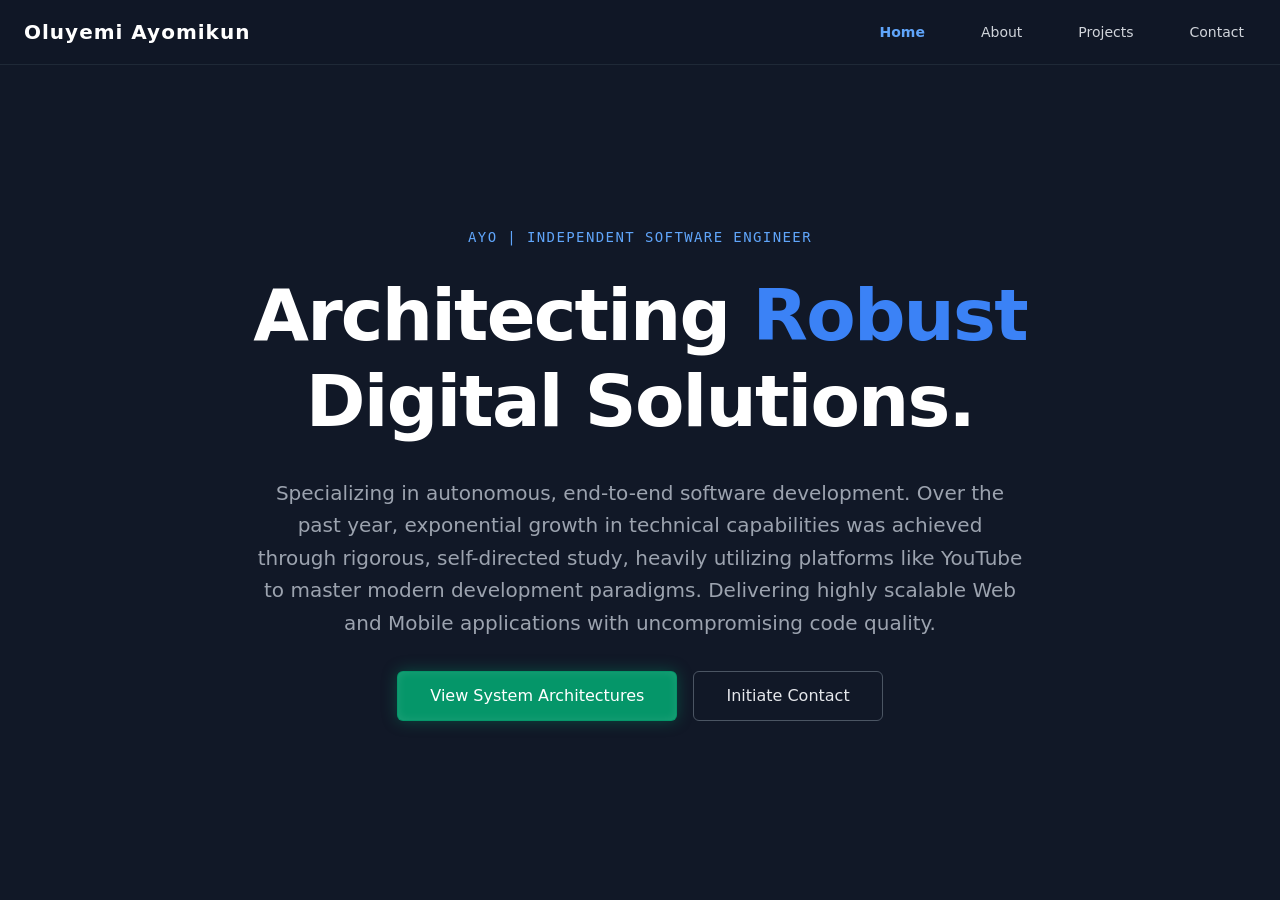
==== index.html @ 78a3adb5 "Initial portfolio deployment" ====
<!DOCTYPE html>
<html lang="en">
<head>
    <meta charset="UTF-8">
    <meta name="viewport" content="width=device-width, initial-scale=1.0">
    <title>Oluyemi Ayomikun - Software Engineer</title>
    <link rel="stylesheet" href="styles.css">
</head>
<body>

    <nav class="navbar">
        <div class="nav-container">
            <div class="nav-brand">Oluyemi Ayomikun</div>
            
            <div class="nav-links">
                <a href="index.html" class="nav-link active">Home</a>
                <a href="about.html" class="nav-link">About</a>
                <a href="projects.html" class="nav-link">Projects</a>
                <a href="contact.html" class="nav-link">Contact</a>
            </div>
            
            <button type="button" id="mobile-menu-btn" class="mobile-toggle">
                <svg fill="none" viewBox="0 0 24 24" stroke="currentColor">
                    <path stroke-linecap="round" stroke-linejoin="round" stroke-width="2" d="M4 6h16M4 12h16M4 18h16"/>
                </svg>
            </button>
        </div>
        
        <div class="mobile-menu" id="mobile-menu">
            <a href="index.html" class="mobile-link active">Home</a>
            <a href="about.html" class="mobile-link">About</a>
            <a href="projects.html" class="mobile-link">Projects</a>
            <a href="contact.html" class="mobile-link">Contact</a>
        </div>
    </nav>

    <main class="hero-section">
        <div class="hero-content reveal-on-scroll">
            <p class="hero-tagline">Ayo | Independent Software Engineer</p>
            
            <h1 class="hero-title">
                Architecting <span class="text-highlight">Robust</span> Digital Solutions.
            </h1>
            
            <p class="hero-description">
                Specializing in autonomous, end-to-end software development. Over the past year, exponential growth in technical capabilities was achieved through rigorous, self-directed study, heavily utilizing platforms like YouTube to master modern development paradigms. Delivering highly scalable Web and Mobile applications with uncompromising code quality.
            </p>
            
            <div class="button-group">
                <a href="projects.html" class="btn btn-primary">View System Architectures</a>
                <a href="contact.html" class="btn btn-secondary">Initiate Contact</a>
            </div>
        </div>
    </main>

    <script>
        document.addEventListener('DOMContentLoaded', () => {
            const btn = document.getElementById('mobile-menu-btn');
            const menu = document.getElementById('mobile-menu');
            
            btn.addEventListener('click', () => {
                menu.classList.toggle('is-open');
            });
        });

        const observer = new IntersectionObserver((entries) => {
            entries.forEach((entry) => {
                if (entry.isIntersecting) {
                    entry.target.classList.add('is-visible');
                }
            });
        }, { threshold: 0.1 }); 

        document.querySelectorAll('.reveal-on-scroll').forEach((element) => {
            observer.observe(element);
        });
    </script>
</body>
</html>
---- styles.css ----
/* =========================================
   1. CSS Variables & Base Reset
   ========================================= */
:root {
    /* Color Palette */
    --bg-dark: #111827;      
    --bg-darker: #1f2937;    
    --text-main: #f3f4f6;    
    --text-muted: #9ca3af;   
    --text-dim: #d1d5db;     
    --accent-blue: #60a5fa;  
    --accent-blue-strong: #3b82f6; 
    
    /* Typography */
    --font-sans: system-ui, -apple-system, BlinkMacSystemFont, "Segoe UI", Roboto, sans-serif;
    --font-mono: ui-monospace, SFMono-Regular, Menlo, Monaco, Consolas, monospace;
}

/* Base Reset */
* {
    margin: 0;
    padding: 0;
    box-sizing: border-box;
}

html {
    scroll-behavior: smooth; 
}

body {
    background-color: var(--bg-dark);
    color: var(--text-main);
    font-family: var(--font-sans);
    -webkit-font-smoothing: antialiased;
    line-height: 1.5;
}

::selection {
    background-color: var(--accent-blue-strong);
    color: #ffffff;
}

/* =========================================
   2. Global Navigation Architecture
   ========================================= */
.navbar {
    position: fixed; 
    top: 0;
    width: 100%;
    z-index: 50;
    background-color: rgba(17, 24, 39, 0.9);
    backdrop-filter: blur(4px); 
    border-bottom: 1px solid var(--bg-darker);
}

.nav-container {
    max-width: 80rem; /* Fixed the typo here */
    margin: 0 auto;
    padding: 0 1rem;
    display: flex; 
    align-items: center;
    justify-content: space-between;
    height: 4rem;
}

.nav-brand {
    font-weight: bold;
    font-size: 1.25rem;
    letter-spacing: 0.05em;
    color: #ffffff;
}

.nav-links {
    display: none; 
}

.nav-link {
    text-decoration: none;
    color: var(--text-dim);
    padding: 0.5rem 0.75rem;
    border-radius: 0.375rem;
    font-size: 0.875rem;
    transition: color 0.2s ease;
}

.nav-link:hover {
    color: #ffffff;
}

.nav-link.active {
    color: var(--accent-blue);
    font-weight: 600;
}

.mobile-toggle {
    background: none;
    border: none;
    color: var(--text-muted);
    cursor: pointer;
    padding: 0.5rem;
    display: flex;
}

.mobile-toggle svg {
    width: 1.5rem;
    height: 1.5rem;
}

.mobile-menu {
    display: none; 
    background-color: var(--bg-darker);
    padding: 0.5rem;
}

.mobile-menu.is-open {
    display: block; 
}

.mobile-link {
    display: block;
    text-decoration: none;
    color: var(--text-dim);
    padding: 0.5rem 0.75rem;
    border-radius: 0.375rem;
    margin-bottom: 0.25rem;
}

.mobile-link.active {
    color: var(--accent-blue);
    font-weight: 500;
}

@media (min-width: 768px) {
    .nav-container { padding: 0 1.5rem; }
    .mobile-toggle { display: none; } 
    .nav-links {
        display: flex; 
        gap: 2rem;
    }
}

/* =========================================
   3. Index / Home Page Styling
   ========================================= */
.hero-section {
    min-height: 100vh;
    display: flex;
    align-items: center;
    justify-content: center;
    padding: 4rem 1rem 1rem 1rem;
    text-align: center;
}

.hero-content {
    max-width: 56rem;
    width: 100%;
}

.hero-tagline {
    color: var(--accent-blue);
    font-family: var(--font-mono);
    text-transform: uppercase;
    letter-spacing: 0.1em;
    font-size: 0.875rem;
    margin-bottom: 1.5rem;
}

.hero-title {
    font-size: 2.25rem;
    font-weight: 800;
    line-height: 1.2;
    color: #ffffff;
    margin-bottom: 2rem;
    letter-spacing: -0.025em;
}

.text-highlight {
    color: var(--accent-blue-strong);
}

.hero-description {
    font-size: 1.125rem;
    color: var(--text-muted);
    max-width: 48rem;
    margin: 0 auto 2rem auto;
    line-height: 1.625;
}

.button-group {
    display: flex;
    flex-direction: column;
    gap: 1rem;
    justify-content: center;
    margin-top: 1rem;
}

@media (min-width: 640px) {
    .hero-title { font-size: 3rem; }
    .hero-description { font-size: 1.25rem; }
    .button-group { flex-direction: row; }
}

@media (min-width: 1024px) {
    .hero-title { font-size: 4.5rem; }
}

/* Enhanced Button Styling with Neon Glow */
.btn {
    display: inline-flex;
    align-items: center;
    justify-content: center;
    padding: 0.75rem 2rem;
    border-radius: 0.375rem;
    font-weight: 500;
    text-decoration: none;
    transition: all 0.3s ease;
    cursor: pointer;
}

.btn-primary {
    background-color: #059669; /* Vibrant emerald green */
    color: #ffffff;
    border: 1px solid transparent;
    box-shadow: 0 0 15px rgba(5, 150, 105, 0.4), inset 0 0 10px rgba(255, 255, 255, 0.1);
}

.btn-primary:hover {
    background-color: #047857;
    transform: translateY(-2px); /* Slight lift */
    box-shadow: 0 0 25px rgba(5, 150, 105, 0.6), inset 0 0 10px rgba(255, 255, 255, 0.2);
}

.btn-secondary {
    background-color: transparent;
    color: #e5e7eb;
    border: 1px solid #4b5563;
}

.btn-secondary:hover {
    background-color: var(--bg-darker);
}

/* =========================================
   4. About Page Styling
   ========================================= */
.page-container {
    max-width: 56rem;
    margin: 0 auto;
    padding: 8rem 1rem 4rem 1rem;
}

.section-title {
    font-size: 1.875rem;
    font-weight: bold;
    color: #ffffff;
    border-bottom: 1px solid var(--bg-darker);
    padding-bottom: 1rem;
    margin-bottom: 3rem;
}

.content-stack {
    display: flex;
    flex-direction: column;
    gap: 2rem;
}

.info-card {
    background-color: rgba(31, 41, 55, 0.3);
    padding: 2rem;
    border-radius: 0.75rem;
    border: 1px solid rgba(55, 65, 81, 0.5);
    color: var(--text-dim);
    font-size: 1.125rem;
    line-height: 1.625;
}

.card-title {
    font-size: 1.25rem;
    font-weight: 600;
    color: var(--accent-blue);
    margin-bottom: 1rem;
}

@media (min-width: 640px) {
    .section-title { font-size: 2.25rem; }
    .page-container { padding: 8rem 1.5rem 4rem 1.5rem; }
}

/* =========================================
   5. Utility Classes & Animation States
   ========================================= */
.hidden {
    display: none !important;
}

.reveal-on-scroll {
    opacity: 0;
    transform: translateY(3rem); 
    transition: all 0.8s cubic-bezier(0.5, 0, 0, 1); 
}

.reveal-on-scroll.is-visible {
    opacity: 1;
    transform: translateY(0);
}

/* =========================================
   6. Projects Page Styling
   ========================================= */
.page-container-wide {
    max-width: 80rem; 
    margin: 0 auto;
    padding: 8rem 1rem 4rem 1rem;
}

.projects-grid {
    display: grid;
    grid-template-columns: 1fr;
    gap: 2.5rem; 
}

@media (min-width: 1024px) {
    .projects-grid { 
        grid-template-columns: repeat(2, 1fr); 
    }
    .page-container-wide { 
        padding-left: 2rem; 
        padding-right: 2rem; 
    }
}

.project-card {
    background-color: rgba(31, 41, 55, 0.4);
    border-radius: 0.75rem;
    border: 1px solid rgba(55, 65, 81, 1);
    padding: 2rem;
    /* Added physics transitions */
    transition: transform 0.4s ease, box-shadow 0.4s ease, border-color 0.4s ease;
}

.project-card:hover {
    /* Upgraded lift and shadow effects */
    transform: translateY(-10px) scale(1.01);
    box-shadow: 0 20px 40px -10px rgba(0, 0, 0, 0.5);
    border-color: #059669; /* Emerald green accent */
}

@media (min-width: 1024px) {
    .project-card.wide { 
        grid-column: span 2 / span 2; 
    }
}

.project-header {
    display: flex;
    flex-direction: column;
    justify-content: space-between;
    align-items: flex-start;
    margin-bottom: 1rem;
    gap: 1rem;
}

@media (min-width: 640px) {
    .project-header { 
        flex-direction: row; 
    }
}

.project-title {
    font-size: 1.875rem;
    font-weight: bold;
    color: #ffffff;
}

.project-links {
    display: flex;
    gap: 1rem;
}

.project-link {
    display: flex;
    align-items: center;
    font-size: 0.875rem;
    font-weight: 600;
    text-decoration: none;
    transition: color 0.2s ease;
}

.project-link.primary { color: var(--accent-blue); }
.project-link.primary:hover { color: #93c5fd; }
.project-link.secondary { color: var(--text-muted); }
.project-link.secondary:hover { color: #ffffff; }
.project-link svg { width: 1rem; height: 1rem; margin-left: 0.25rem; }

.project-tags {
    color: var(--text-muted);
    font-family: var(--font-mono);
    font-size: 0.875rem;
    border-left: 2px solid var(--accent-blue-strong);
    padding-left: 0.75rem;
    margin-bottom: 1.5rem;
}

.project-description {
    font-size: 0.875rem;
    color: var(--text-dim);
    line-height: 1.625;
}

.project-description p {
    margin-bottom: 0.75rem;
}

.project-description-grid {
    display: grid;
    gap: 1.5rem;
}

@media (min-width: 768px) {
    .project-description-grid { 
        grid-template-columns: repeat(2, 1fr); 
    }
}

/* =========================================
   7. Contact Page Styling
   ========================================= */
.contact-wrapper {
    display: flex;
    justify-content: center;
    padding: 8rem 1rem 4rem 1rem;
    max-width: 80rem;
    margin: 0 auto;
}

.contact-card {
    width: 100%;
    max-width: 42rem;
    background-color: rgba(31, 41, 55, 0.5);
    padding: 2rem;
    border-radius: 0.75rem;
    border: 1px solid rgba(55, 65, 81, 1);
    box-shadow: 0 25px 50px -12px rgba(0, 0, 0, 0.25);
}

@media (min-width: 640px) {
    .contact-card { padding: 2.5rem; }
}

.contact-title {
    font-size: 1.875rem;
    font-weight: bold;
    color: #ffffff;
    margin-bottom: 0.5rem;
}

.contact-subtitle {
    color: var(--text-muted);
    margin-bottom: 2rem;
    line-height: 1.625;
}

.contact-info-box {
    background-color: rgba(17, 24, 39, 0.5);
    padding: 1rem;
    border-radius: 0.5rem;
    border: 1px solid rgba(31, 41, 55, 1);
    margin-bottom: 2rem;
    display: flex;
    flex-direction: column;
    gap: 0.75rem;
}

.contact-info-item {
    display: flex;
    align-items: center;
    color: var(--text-dim);
    font-family: var(--font-mono);
    font-size: 0.875rem;
}

.contact-info-item svg {
    width: 1.25rem;
    height: 1.25rem;
    margin-right: 0.75rem;
    color: var(--accent-blue-strong);
}

.contact-form {
    display: flex;
    flex-direction: column;
    gap: 1.5rem;
}

.form-group {
    display: flex;
    flex-direction: column;
}

.form-label {
    font-size: 0.875rem;
    font-weight: 500;
    color: var(--text-dim);
    margin-bottom: 0.5rem;
}

.form-input {
    width: 100%;
    background-color: var(--bg-dark);
    border: 1px solid #4b5563;
    border-radius: 0.375rem;
    padding: 0.75rem 1rem;
    color: #ffffff;
    font-family: inherit;
    font-size: 1rem;
    transition: border-color 0.2s, box-shadow 0.2s;
    resize: none;
}

.form-input:focus {
    outline: none;
    border-color: var(--accent-blue-strong);
    box-shadow: 0 0 0 2px rgba(59, 130, 246, 0.5);
}

.form-error {
    color: #ef4444; 
    font-size: 0.875rem;
    margin-top: 0.25rem;
}

.btn-submit {
    width: 100%;
    background-color: #059669; /* Matches neon green */
    color: #ffffff;
    font-weight: bold;
    padding: 0.75rem 1rem;
    border-radius: 0.375rem;
    border: none;
    cursor: pointer;
    transition: background-color 0.3s ease, box-shadow 0.3s ease;
    box-shadow: 0 0 15px rgba(5, 150, 105, 0.4), inset 0 0 10px rgba(255, 255, 255, 0.1);
    font-size: 1rem;
}

.btn-submit:hover {
    background-color: #047857;
    box-shadow: 0 0 25px rgba(5, 150, 105, 0.6), inset 0 0 10px rgba(255, 255, 255, 0.2);
}

.contact-footer {
    margin-top: 2.5rem;
    padding-top: 2rem;
    border-top: 1px solid rgba(55, 65, 81, 1);
    display: flex;
    justify-content: center;
}

.footer-link {
    display: flex;
    align-items: center;
    color: var(--text-muted);
    text-decoration: none;
    font-family: var(--font-mono);
    transition: color 0.2s ease;
}

.footer-link svg {
    width: 1.5rem;
    height: 1.5rem;
    margin-right: 0.5rem;
    transition: color 0.2s ease;
}

.footer-link:hover, .footer-link:hover svg {
    color: var(--accent-blue-strong);
}
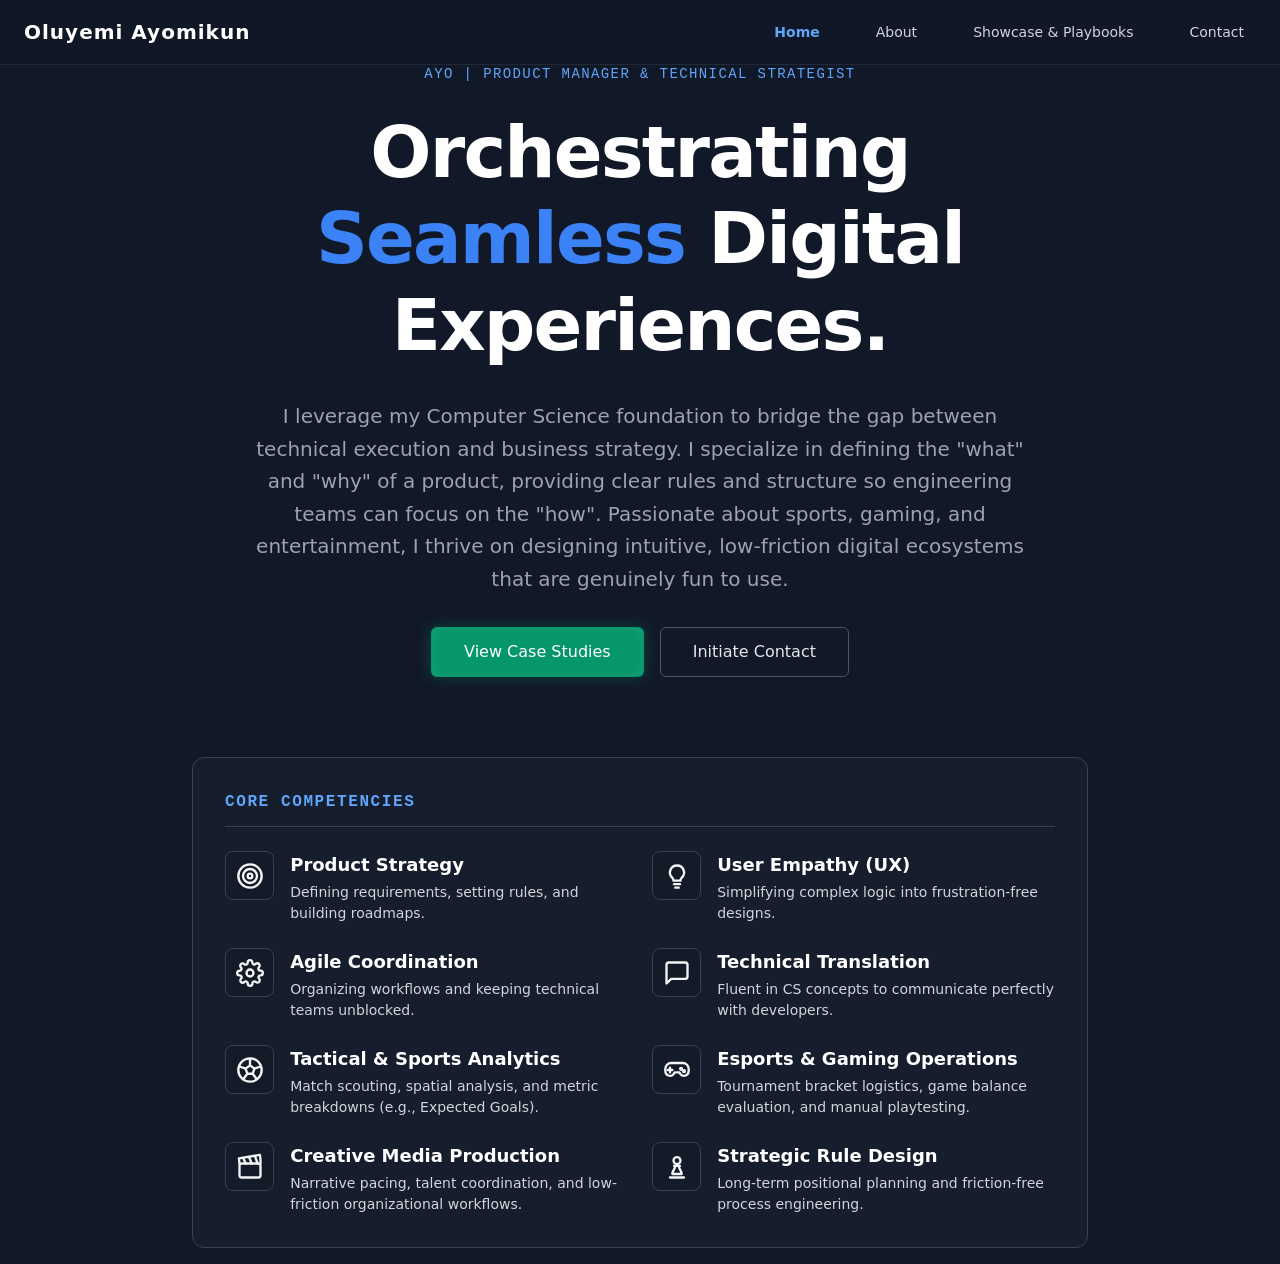
==== commit b7fddfab: "Deployed authentic manifesto" ====
--- a/index.html
+++ b/index.html
@@ -15,7 +15,8 @@
             <div class="nav-links">
                 <a href="index.html" class="nav-link active">Home</a>
                 <a href="about.html" class="nav-link">About</a>
-                <a href="projects.html" class="nav-link">Projects</a>
+                <!-- THE FIX: Broadened the tab name to encompass sports, media, and tech deliverables -->
+                <a href="projects.html" class="nav-link">Showcase & Playbooks</a>
                 <a href="contact.html" class="nav-link">Contact</a>
             </div>
             
@@ -27,28 +28,110 @@
         </div>
         
         <div class="mobile-menu" id="mobile-menu">
-            <a href="index.html" class="mobile-link active">Home</a>
-            <a href="about.html" class="mobile-link">About</a>
-            <a href="projects.html" class="mobile-link">Projects</a>
-            <a href="contact.html" class="mobile-link">Contact</a>
+            <!-- THE FIX: Added an inner wrapper to perfectly center and animate the massive text links -->
+            <div class="overlay-content">
+                <a href="index.html" class="mobile-link active">Home</a>
+                <a href="about.html" class="mobile-link">About</a>
+                <a href="projects.html" class="mobile-link">Showcase & Playbooks</a>
+                <a href="contact.html" class="mobile-link">Contact</a>
+            </div>
         </div>
     </nav>
 
+    <!-- THE FIX: Modified the <main> block to reflect the new Product Management narrative and appended the Core Competencies grid -->
     <main class="hero-section">
         <div class="hero-content reveal-on-scroll">
-            <p class="hero-tagline">Ayo | Independent Software Engineer</p>
+            <!-- THE FIX: Updated tagline to position you as a strategist rather than a coder -->
+            <p class="hero-tagline">Ayo | Product Manager & Technical Strategist</p>
             
+            <!-- THE FIX: Shifted the headline from "Architecting" code to "Orchestrating" user experiences -->
             <h1 class="hero-title">
-                Architecting <span class="text-highlight">Robust</span> Digital Solutions.
+                Orchestrating <span class="text-highlight">Seamless</span> Digital Experiences.
             </h1>
             
+            <!-- THE FIX: Rewrote description to highlight your CS background as a translation tool, focusing on your passions for sports, entertainment, and intuitive rules -->
             <p class="hero-description">
-                Specializing in autonomous, end-to-end software development. Over the past year, exponential growth in technical capabilities was achieved through rigorous, self-directed study, heavily utilizing platforms like YouTube to master modern development paradigms. Delivering highly scalable Web and Mobile applications with uncompromising code quality.
+                I leverage my Computer Science foundation to bridge the gap between technical execution and business strategy. I specialize in defining the "what" and "why" of a product, providing clear rules and structure so engineering teams can focus on the "how". Passionate about sports, gaming, and entertainment, I thrive on designing intuitive, low-friction digital ecosystems that are genuinely fun to use.
             </p>
             
             <div class="button-group">
-                <a href="projects.html" class="btn btn-primary">View System Architectures</a>
+                <!-- THE FIX: Changed button text to "View Case Studies" to match standard PM portfolios -->
+                <a href="projects.html" class="btn btn-primary">View Case Studies</a>
                 <a href="contact.html" class="btn btn-secondary">Initiate Contact</a>
+            </div>
+
+            <!-- THE FIX: Expanded the competencies grid to 8 items, demonstrating a highly sought-after T-Shaped Skillset spanning Tech, Sports, and Entertainment -->
+            <div class="competencies-block reveal-on-scroll">
+                <h3 class="competencies-title">Core Competencies</h3>
+                <div class="competencies-grid">
+                    <!-- Tech & Product PM Track -->
+                    <div class="competency-item">
+                        <!-- THE FIX: Replaced the 🎯 emoji with an SVG target (three concentric circles = bullseye) -->
+                        <span class="competency-icon"><svg width="28" height="28" viewBox="0 0 24 24" fill="none" stroke="currentColor" stroke-width="2" stroke-linecap="round" stroke-linejoin="round" aria-hidden="true"><circle cx="12" cy="12" r="10"/><circle cx="12" cy="12" r="6"/><circle cx="12" cy="12" r="2"/></svg></span>
+                        <div>
+                            <strong>Product Strategy</strong>
+                            <p>Defining requirements, setting rules, and building roadmaps.</p>
+                        </div>
+                    </div>
+                    <div class="competency-item">
+                        <!-- THE FIX: Replaced the 💡 emoji with an SVG light bulb (glass bulb + screw base) -->
+                        <span class="competency-icon"><svg width="28" height="28" viewBox="0 0 24 24" fill="none" stroke="currentColor" stroke-width="2" stroke-linecap="round" stroke-linejoin="round" aria-hidden="true"><path d="M12 3a6 6 0 0 0-4 10.5c.8.8 1 1.5 1 2.5h6c0-1 .2-1.7 1-2.5A6 6 0 0 0 12 3z"/><path d="M9.5 19h5"/><path d="M10.5 22h3"/></svg></span>
+                        <div>
+                            <strong>User Empathy (UX)</strong>
+                            <p>Simplifying complex logic into frustration-free designs.</p>
+                        </div>
+                    </div>
+                    <div class="competency-item">
+                        <!-- THE FIX: Replaced the ⚙️ emoji with an SVG gear (toothed outline + center hole) -->
+                        <span class="competency-icon"><svg width="28" height="28" viewBox="0 0 24 24" fill="none" stroke="currentColor" stroke-width="2" stroke-linecap="round" stroke-linejoin="round" aria-hidden="true"><circle cx="12" cy="12" r="3"/><path d="M19.4 15a1.65 1.65 0 0 0 .33 1.82l.06.06a2 2 0 0 1 0 2.83 2 2 0 0 1-2.83 0l-.06-.06a1.65 1.65 0 0 0-1.82-.33 1.65 1.65 0 0 0-1 1.51V21a2 2 0 0 1-2 2 2 2 0 0 1-2-2v-.09A1.65 1.65 0 0 0 9 19.4a1.65 1.65 0 0 0-1.82.33l-.06.06a2 2 0 0 1-2.83 0 2 2 0 0 1 0-2.83l.06-.06a1.65 1.65 0 0 0 .33-1.82 1.65 1.65 0 0 0-1.51-1H3a2 2 0 0 1-2-2 2 2 0 0 1 2-2h.09A1.65 1.65 0 0 0 4.6 9a1.65 1.65 0 0 0-.33-1.82l-.06-.06a2 2 0 0 1 0-2.83 2 2 0 0 1 2.83 0l.06.06a1.65 1.65 0 0 0 1.82.33H9a1.65 1.65 0 0 0 1-1.51V3a2 2 0 0 1 2-2 2 2 0 0 1 2 2v.09a1.65 1.65 0 0 0 1 1.51 1.65 1.65 0 0 0 1.82-.33l.06-.06a2 2 0 0 1 2.83 0 2 2 0 0 1 0 2.83l-.06.06a1.65 1.65 0 0 0-.33 1.82V9a1.65 1.65 0 0 0 1.51 1H21a2 2 0 0 1 2 2 2 2 0 0 1-2 2h-.09a1.65 1.65 0 0 0-1.51 1z"/></svg></span>
+                        <div>
+                            <strong>Agile Coordination</strong>
+                            <p>Organizing workflows and keeping technical teams unblocked.</p>
+                        </div>
+                    </div>
+                    <div class="competency-item">
+                        <!-- THE FIX: Replaced the 💬 emoji with an SVG speech bubble (rounded box with a tail at the bottom-left) -->
+                        <span class="competency-icon"><svg width="28" height="28" viewBox="0 0 24 24" fill="none" stroke="currentColor" stroke-width="2" stroke-linecap="round" stroke-linejoin="round" aria-hidden="true"><path d="M21 15a2 2 0 0 1-2 2H7l-4 4V5a2 2 0 0 1 2-2h14a2 2 0 0 1 2 2z"/></svg></span>
+                        <div>
+                            <strong>Technical Translation</strong>
+                            <p>Fluent in CS concepts to communicate perfectly with developers.</p>
+                        </div>
+                    </div>
+                    
+                    <!-- Sports, Media & Strategy Track -->
+                    <div class="competency-item">
+                        <!-- THE FIX: Replaced the ⚽ emoji with an SVG football (circle + center pentagon + five seam lines) -->
+                        <span class="competency-icon"><svg width="28" height="28" viewBox="0 0 24 24" fill="none" stroke="currentColor" stroke-width="2" stroke-linecap="round" stroke-linejoin="round" aria-hidden="true"><circle cx="12" cy="12" r="10"/><polygon points="12,8 15.8,10.8 14.3,15.2 9.7,15.2 8.2,10.8"/><path d="M12 8V2.5M15.8 10.8L21 9M14.3 15.2l3.2 4.3M9.7 15.2l-3.2 4.3M8.2 10.8L3 9"/></svg></span>
+                        <div>
+                            <strong>Tactical & Sports Analytics</strong>
+                            <p>Match scouting, spatial analysis, and metric breakdowns (e.g., Expected Goals).</p>
+                        </div>
+                    </div>
+                    <div class="competency-item">
+                        <!-- THE FIX: Replaced the 🎮 emoji with an SVG game controller (body + d-pad + two buttons) -->
+                        <span class="competency-icon"><svg width="28" height="28" viewBox="0 0 24 24" fill="none" stroke="currentColor" stroke-width="2" stroke-linecap="round" stroke-linejoin="round" aria-hidden="true"><path d="M7 6h10a5 5 0 0 1 5 5v2a4 4 0 0 1-7 2.6L14 14H10l-1 1.6A4 4 0 0 1 2 13v-2a5 5 0 0 1 5-5z"/><path d="M6 10v4M4 12h4"/><circle cx="15.5" cy="11" r="0.8"/><circle cx="18" cy="13" r="0.8"/></svg></span>
+                        <div>
+                            <strong>Esports & Gaming Operations</strong>
+                            <p>Tournament bracket logistics, game balance evaluation, and manual playtesting.</p>
+                        </div>
+                    </div>
+                    <div class="competency-item">
+                        <!-- THE FIX: Replaced the 🎬 emoji with an SVG clapperboard (slate body + hinged striped clapper) -->
+                        <span class="competency-icon"><svg width="28" height="28" viewBox="0 0 24 24" fill="none" stroke="currentColor" stroke-width="2" stroke-linecap="round" stroke-linejoin="round" aria-hidden="true"><rect x="3" y="9" width="18" height="12" rx="2"/><path d="M3 9L2.5 4.6 20.5 1.6 21 5.4V9"/><path d="M6.5 5.2L8.5 9M11.5 4.3L13.5 9M16.5 3.4L18.5 9"/></svg></span>
+                        <div>
+                            <strong>Creative Media Production</strong>
+                            <p>Narrative pacing, talent coordination, and low-friction organizational workflows.</p>
+                        </div>
+                    </div>
+                    <div class="competency-item">
+                        <!-- THE FIX: Replaced the ♟️ emoji with an SVG chess pawn (round head, neck collar, tapered body, flat base) -->
+                        <span class="competency-icon"><svg width="28" height="28" viewBox="0 0 24 24" fill="none" stroke="currentColor" stroke-width="2" stroke-linecap="round" stroke-linejoin="round" aria-hidden="true"><circle cx="12" cy="6.5" r="3"/><path d="M9.5 11h5"/><path d="M10.5 11c0 3-2.5 4-2.5 7h8c0-3-2.5-4-2.5-7"/><path d="M6 21h12"/></svg></span>
+                        <div>
+                            <strong>Strategic Rule Design</strong>
+                            <p>Long-term positional planning and friction-free process engineering.</p>
+                        </div>
+                    </div>
+                </div>
             </div>
         </div>
     </main>
--- a/styles.css
+++ b/styles.css
@@ -106,28 +106,63 @@
     height: 1.5rem;
 }
 
+/* THE FIX: Converted the small dropdown into a massive, fixed overlay */
 .mobile-menu {
-    display: none; 
-    background-color: var(--bg-darker);
-    padding: 0.5rem;
+    position: fixed;
+    top: 0;
+    left: 0;
+    width: 100%;
+    /* THE FIX: 100vh ensures the menu dynamically stretches to the absolute bottom of any phone screen */
+    height: 100vh;
+    background-color: rgba(17, 24, 39, 0.98); 
+    /* THE FIX: z-index 40 ensures this slides in exactly underneath the navbar (which is z-index 50) so the close button remains visible */
+    z-index: 40; 
+    display: flex;
+    justify-content: center;
+    align-items: center;
+    opacity: 0;
+    visibility: hidden; 
+    /* THE FIX: Smoothly fades the black glass over the screen instead of snapping abruptly */
+    transition: opacity 0.4s ease, visibility 0.4s ease;
 }
 
 .mobile-menu.is-open {
-    display: block; 
-}
-
+    opacity: 1;
+    visibility: visible;
+}
+
+.overlay-content {
+    display: flex;
+    flex-direction: column;
+    align-items: center;
+    gap: 2rem;
+    /* THE FIX: Pushes the text slightly down initially so it can float upward when opening */
+    transform: translateY(2rem);
+    transition: transform 0.4s cubic-bezier(0.5, 0, 0, 1);
+}
+
+.mobile-menu.is-open .overlay-content {
+    transform: translateY(0);
+}
+
+/* THE FIX: Upgraded links to massive, bold, premium typography */
 .mobile-link {
-    display: block;
     text-decoration: none;
     color: var(--text-dim);
-    padding: 0.5rem 0.75rem;
-    border-radius: 0.375rem;
-    margin-bottom: 0.25rem;
+    font-size: 2.5rem; 
+    font-weight: 800;
+    letter-spacing: -0.05em;
+    transition: color 0.3s ease, transform 0.3s ease;
+}
+
+.mobile-link:hover {
+    color: #ffffff;
+    /* THE FIX: Creates a subtle 3D pop effect when the user taps or hovers */
+    transform: scale(1.05);
 }
 
 .mobile-link.active {
     color: var(--accent-blue);
-    font-weight: 500;
 }
 
 @media (min-width: 768px) {
@@ -574,4 +609,170 @@
 
 .footer-link:hover, .footer-link:hover svg {
     color: var(--accent-blue-strong);
+}
+
+/* THE FIX: Constructed the physics and styling for the full-screen Editorial Reader Modal */
+/* =========================================
+   9. Editorial Reader Modal
+   ========================================= */
+/* THE FIX: Updated the overlay alignment and trapped the scrolling inside the content box */
+.modal-overlay {
+    position: fixed;
+    top: 0;
+    left: 0;
+    width: 100%;
+    height: 100vh;
+    background-color: rgba(17, 24, 39, 0.95);
+    z-index: 100;
+    display: flex;
+    justify-content: center;
+    /* THE FIX: Added align-items to perfectly hover the box in the vertical center of the screen */
+    align-items: center;
+    opacity: 0;
+    visibility: hidden;
+    transition: opacity 0.3s ease, visibility 0.3s ease;
+}
+
+.modal-overlay.is-open {
+    opacity: 1;
+    visibility: visible;
+}
+
+.modal-content {
+    background-color: var(--bg-dark);
+    width: 100%;
+    max-width: 50rem;
+    /* THE FIX: Changed margin to keep the box from touching the extreme top/bottom edges */
+    margin: 2rem 1rem;
+    padding: 3rem 2rem;
+    border: 1px solid rgba(55, 65, 81, 1);
+    border-radius: 0.5rem;
+    position: relative;
+    box-shadow: 0 25px 50px -12px rgba(0, 0, 0, 0.5);
+    transform: translateY(2rem);
+    transition: transform 0.4s cubic-bezier(0.5, 0, 0, 1);
+    
+    /* THE FIX: Added an internal scrolling engine to prevent text from spilling out */
+    max-height: 85vh;
+    overflow-y: auto;
+}
+
+.modal-overlay.is-open .modal-content {
+    transform: translateY(0);
+}
+
+.modal-close {
+    position: absolute;
+    top: 1rem;
+    right: 1.5rem;
+    background: none;
+    border: none;
+    color: var(--text-muted);
+    font-size: 2.5rem;
+    cursor: pointer;
+    transition: color 0.2s ease;
+}
+
+.modal-close:hover {
+    color: var(--accent-blue-strong);
+}
+
+.case-study-title {
+    font-size: 2rem;
+    color: #ffffff;
+    margin-bottom: 0.5rem;
+    font-weight: 800;
+}
+
+.case-study-meta {
+    font-family: var(--font-mono);
+    color: var(--accent-blue);
+    font-size: 0.875rem;
+    margin-bottom: 2.5rem;
+    border-bottom: 1px solid rgba(55, 65, 81, 1);
+    padding-bottom: 1rem;
+    letter-spacing: 0.05em;
+}
+
+.case-study-section {
+    margin-bottom: 2rem;
+}
+
+.case-study-section h4 {
+    color: #ffffff;
+    font-size: 1.25rem;
+    margin-bottom: 0.75rem;
+}
+
+.case-study-section p {
+    color: var(--text-dim);
+    line-height: 1.7;
+    font-size: 1rem;
+}
+
+/* THE FIX: Added styles for the new Core Competencies grid on the Home Page */
+/* =========================================
+   8. Core Competencies Block
+   ========================================= */
+.competencies-block {
+    margin-top: 5rem;
+    text-align: left;
+    background-color: rgba(31, 41, 55, 0.4);
+    border: 1px solid rgba(55, 65, 81, 1);
+    border-radius: 0.75rem;
+    padding: 2rem;
+}
+
+.competencies-title {
+    color: var(--accent-blue);
+    font-family: var(--font-mono);
+    font-size: 1rem;
+    text-transform: uppercase;
+    letter-spacing: 0.1em;
+    margin-bottom: 1.5rem;
+    border-bottom: 1px solid rgba(55, 65, 81, 1);
+    padding-bottom: 0.75rem;
+}
+
+.competencies-grid {
+    display: grid;
+    grid-template-columns: 1fr;
+    gap: 1.5rem;
+}
+
+@media (min-width: 768px) {
+    .competencies-grid {
+        grid-template-columns: repeat(2, 1fr);
+    }
+}
+
+.competency-item {
+    display: flex;
+    align-items: flex-start;
+    gap: 1rem;
+}
+
+.competency-icon {
+    font-size: 1.5rem;
+    background-color: rgba(17, 24, 39, 0.5);
+    padding: 0.6rem;
+    border-radius: 0.5rem;
+    border: 1px solid rgba(55, 65, 81, 1);
+    display: flex;
+    align-items: center;
+    justify-content: center;
+}
+
+.competency-item strong {
+    display: block;
+    color: #ffffff;
+    font-size: 1.125rem;
+    margin-bottom: 0.25rem;
+}
+
+.competency-item p {
+    color: var(--text-dim);
+    font-size: 0.875rem;
+    line-height: 1.5;
+    margin: 0;
 }
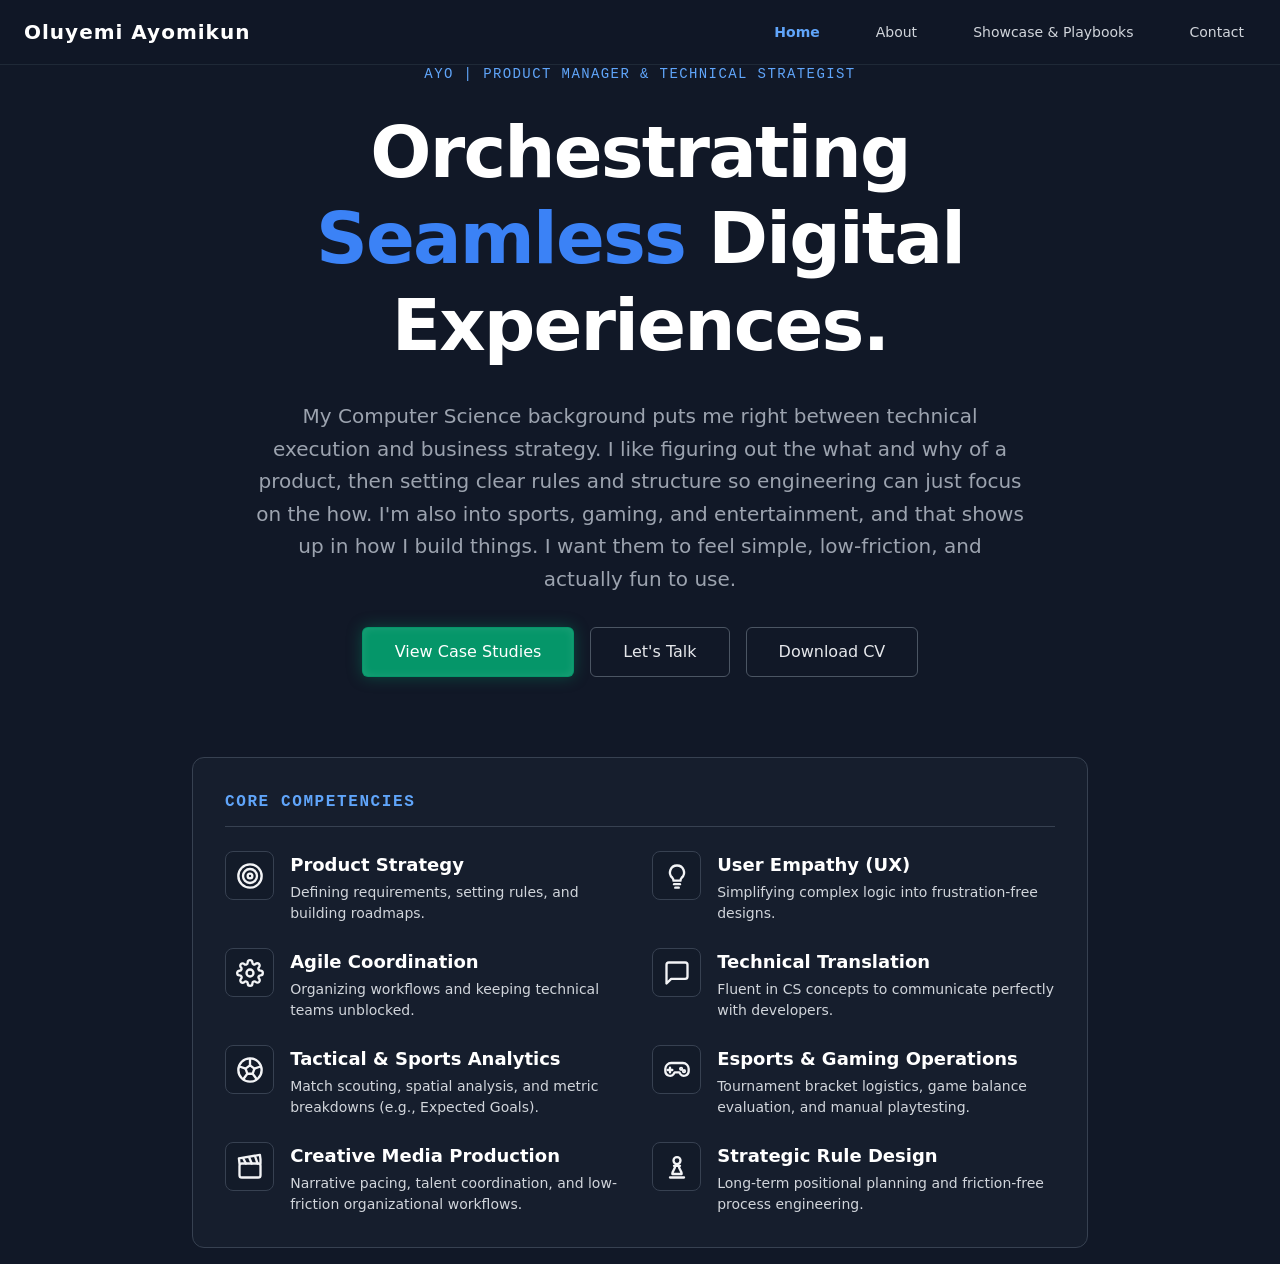
==== commit 8d80c935: "Deployed manifesto" ====
--- a/index.html
+++ b/index.html
@@ -3,7 +3,18 @@
 <head>
     <meta charset="UTF-8">
     <meta name="viewport" content="width=device-width, initial-scale=1.0">
-    <title>Oluyemi Ayomikun - Software Engineer</title>
+    <!-- THE FIX: Title now matches your real career direction -->
+    <title>Oluyemi Ayomikun | Aspiring Product Manager & Technical Strategist</title>
+    <!-- THE FIX: The text Google shows under your link in search results -->
+    <meta name="description" content="Computer Science student turning technical knowledge into product strategy. Product management, sports analytics, and gaming QA case studies.">
+    <!-- THE FIX: Open Graph tags control the preview card when your link is shared on WhatsApp, LinkedIn, and X -->
+    <meta property="og:title" content="Oluyemi Ayomikun | Aspiring Product Manager">
+    <!-- THE FIX: The second line of text on the preview card -->
+    <meta property="og:description" content="Case studies in product strategy, sports data, and gaming QA.">
+    <!-- THE FIX: Tells platforms this is a normal website page -->
+    <meta property="og:type" content="website">
+    <!-- THE FIX: Replace with the full web address of a 1200x630 preview image after you host the site -->
+    <meta property="og:image" content="https://YOUR-SITE-URL/preview.jpg">
     <link rel="stylesheet" href="styles.css">
 </head>
 <body>
@@ -20,7 +31,7 @@
                 <a href="contact.html" class="nav-link">Contact</a>
             </div>
             
-            <button type="button" id="mobile-menu-btn" class="mobile-toggle">
+            <button type="button" id="mobile-menu-btn" class="mobile-toggle" aria-label="Open navigation menu">
                 <svg fill="none" viewBox="0 0 24 24" stroke="currentColor">
                     <path stroke-linecap="round" stroke-linejoin="round" stroke-width="2" d="M4 6h16M4 12h16M4 18h16"/>
                 </svg>
@@ -51,13 +62,16 @@
             
             <!-- THE FIX: Rewrote description to highlight your CS background as a translation tool, focusing on your passions for sports, entertainment, and intuitive rules -->
             <p class="hero-description">
-                I leverage my Computer Science foundation to bridge the gap between technical execution and business strategy. I specialize in defining the "what" and "why" of a product, providing clear rules and structure so engineering teams can focus on the "how". Passionate about sports, gaming, and entertainment, I thrive on designing intuitive, low-friction digital ecosystems that are genuinely fun to use.
+                My Computer Science background puts me right between technical execution and business strategy. I like figuring out the what and why of a product, then setting clear rules and structure so engineering can just focus on the how. I'm also into sports, gaming, and entertainment, and that shows up in how I build things. I want them to feel simple, low-friction, and actually fun to use.
             </p>
             
             <div class="button-group">
                 <!-- THE FIX: Changed button text to "View Case Studies" to match standard PM portfolios -->
                 <a href="projects.html" class="btn btn-primary">View Case Studies</a>
-                <a href="contact.html" class="btn btn-secondary">Initiate Contact</a>
+                <!-- THE FIX: Friendlier wording that matches your personality, replacing "Initiate Contact" -->
+                <a href="contact.html" class="btn btn-secondary">Let's Talk</a>
+                <!-- THE FIX: The download attribute makes the browser save the file instead of opening it -->
+                <a href="Oluyemi-Ayomikun-CV.docx" download class="btn btn-secondary">Download CV</a>
             </div>
 
             <!-- THE FIX: Expanded the competencies grid to 8 items, demonstrating a highly sought-after T-Shaped Skillset spanning Tech, Sports, and Entertainment -->
@@ -146,6 +160,33 @@
             });
         });
 
+        // THE FIX: One helper that closes every open modal and unlocks page scrolling
+        function closeAllModals() {
+            // THE FIX: Finds every modal currently open and removes its open state
+            document.querySelectorAll('.modal-overlay.is-open').forEach((modal) => {
+                modal.classList.remove('is-open');
+            });
+            // THE FIX: Restores scrolling on the page behind the modal
+            document.body.style.overflow = 'auto';
+        }
+
+        // THE FIX: Event listener [code that waits for something to happen, like a key press, then runs] for the Escape key
+        document.addEventListener('keydown', (event) => {
+            if (event.key === 'Escape') {
+                closeAllModals();
+            }
+        });
+
+        // THE FIX: Clicking the dark backdrop closes the modal, but clicking inside the white box does not
+        document.querySelectorAll('.modal-overlay').forEach((overlay) => {
+            overlay.addEventListener('click', (event) => {
+                // THE FIX: event.target is what was actually clicked, so this only fires on the backdrop itself
+                if (event.target === overlay) {
+                    closeAllModals();
+                }
+            });
+        });
+
         const observer = new IntersectionObserver((entries) => {
             entries.forEach((entry) => {
                 if (entry.isIntersecting) {
--- a/styles.css
+++ b/styles.css
@@ -589,6 +589,10 @@
     border-top: 1px solid rgba(55, 65, 81, 1);
     display: flex;
     justify-content: center;
+    /* THE FIX: Space between the two profile links */
+    gap: 2rem;
+    /* THE FIX: Lets the links wrap onto two lines on very narrow phones instead of overflowing */
+    flex-wrap: wrap;
 }
 
 .footer-link {
